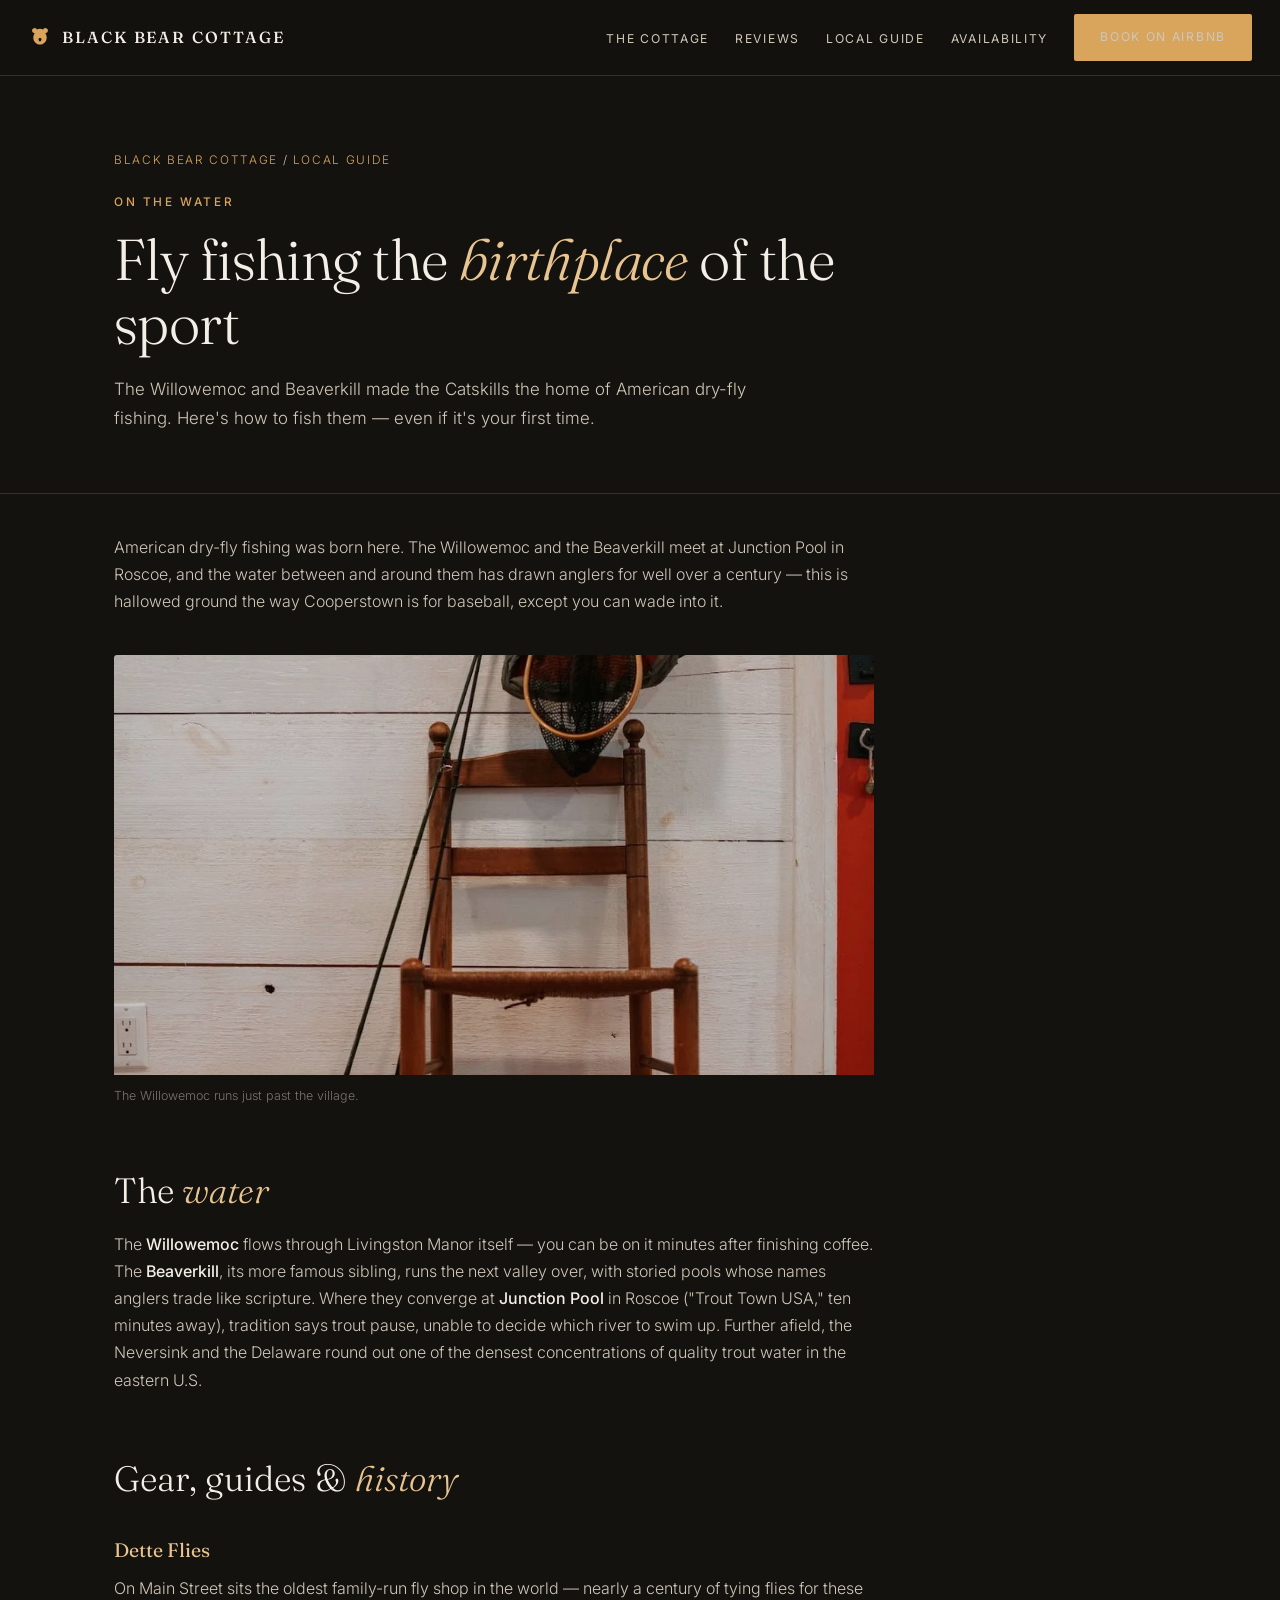
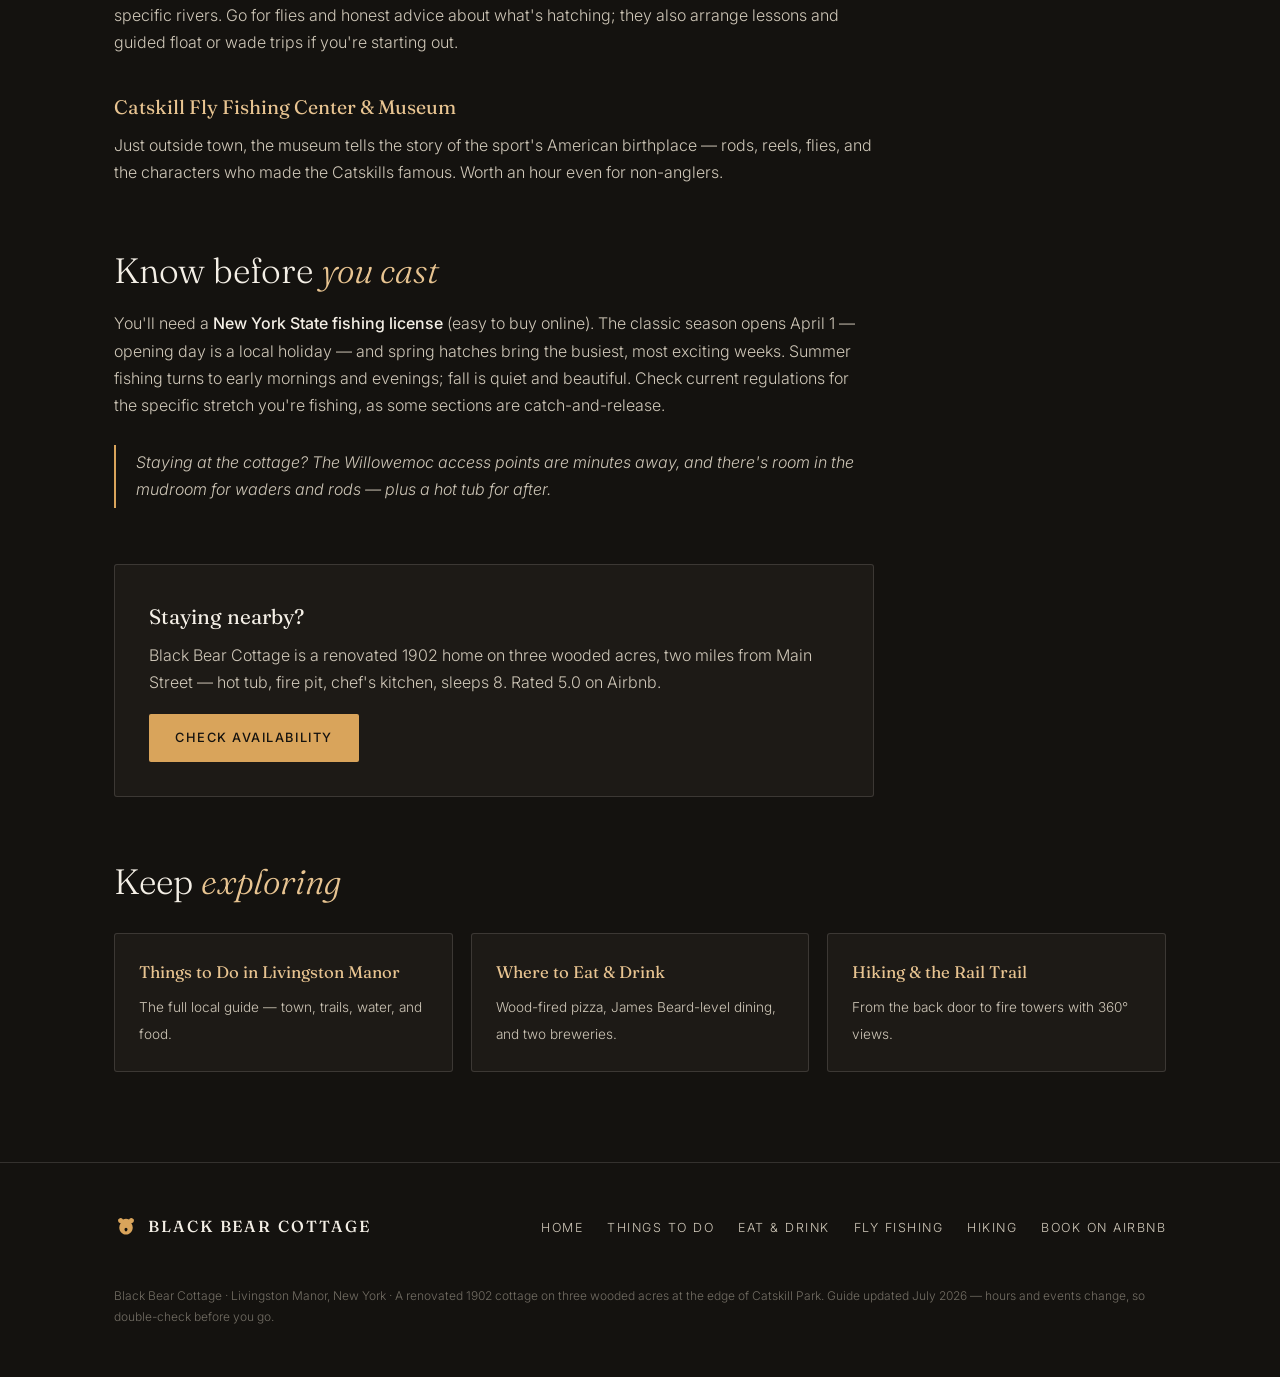
==== catskills-fly-fishing/index.html @ b6e3ae85 "Add guide page: Fly Fishing the Willowemoc & Beaverkill" ====
<!DOCTYPE html>
<html lang="en">
<head>
<meta charset="UTF-8">
<meta name="viewport" content="width=device-width, initial-scale=1.0">
<title>Fly Fishing in Livingston Manor & Roscoe, NY — Willowemoc & Beaverkill Guide</title>
<meta name="description" content="Fly fishing the Willowemoc and Beaverkill from Livingston Manor: Junction Pool, Dette Flies, the Catskill Fly Fishing Center & Museum, seasons, and licenses.">
<link rel="canonical" href="https://www.blackbearcottage.net/catskills-fly-fishing/">
<meta property="og:title" content="Fly Fishing in Livingston Manor & Roscoe, NY — Willowemoc & Beaverkill Guide">
<meta property="og:description" content="Fly fishing the Willowemoc and Beaverkill from Livingston Manor: Junction Pool, Dette Flies, the Catskill Fly Fishing Center & Museum, seasons, and licenses.">
<meta property="og:image" content="https://www.blackbearcottage.net/images/image-12.jpg">
<link rel="preconnect" href="https://fonts.googleapis.com">
<link rel="preconnect" href="https://fonts.gstatic.com" crossorigin>
<link href="https://fonts.googleapis.com/css2?family=Fraunces:ital,opsz,wght@0,9..144,300;0,9..144,400;0,9..144,500;1,9..144,300;1,9..144,400&family=Inter:wght@300;400;500&display=swap" rel="stylesheet">
<link rel="stylesheet" href="/guide.css">
<script type="application/ld+json">{"@context": "https://schema.org", "@type": "BreadcrumbList", "itemListElement": [{"@type": "ListItem", "position": 1, "name": "Black Bear Cottage", "item": "https://www.blackbearcottage.net/"}, {"@type": "ListItem", "position": 2, "name": "Fly fishing the birthplace of the sport", "item": "https://www.blackbearcottage.net/catskills-fly-fishing/"}]}</script>

</head>
<body>
<nav class="site-nav">
  <a class="brand" href="/"><svg viewBox="0 0 64 64" aria-hidden="true"><path d="M18 22a7 7 0 1 1 6-10 18 18 0 0 1 16 0 7 7 0 1 1 6 10 18 18 0 0 1 4 11c0 12-10 19-18 19S14 45 14 33a18 18 0 0 1 4-11zm14 12a4 4 0 0 0-4 4c0 3 2 6 4 6s4-3 4-6a4 4 0 0 0-4-4z"/></svg> Black Bear Cottage</a>
  <ul class="nav-links">
    <li class="hide-m"><a href="/#cottage">The Cottage</a></li>
    <li class="hide-m"><a href="/#reviews">Reviews</a></li>
    <li class="hide-m"><a href="/things-to-do-livingston-manor/">Local Guide</a></li>
    <li class="hide-m"><a href="/#availability">Availability</a></li>
    <li><a class="btn" href="https://airbnb.com/h/theblackbearcottage" target="_blank" rel="noopener">Book on Airbnb</a></li>
  </ul>
</nav>
<header class="guide-hero">
  <div class="wrap">
    <p class="crumbs"><a href="/">Black Bear Cottage</a> / <a href="/things-to-do-livingston-manor/">Local Guide</a></p>
    <span class="kicker">On the Water</span>
    <h1>Fly fishing the <em>birthplace</em> of the sport</h1>
    <p class="lede">The Willowemoc and Beaverkill made the Catskills the home of American dry-fly fishing. Here's how to fish them — even if it's your first time.</p>
  </div>
</header>
<article>
  <div class="wrap">
    <div class="content">
<p>American dry-fly fishing was born here. The Willowemoc and the Beaverkill meet at Junction Pool in Roscoe, and the water between and around them has drawn anglers for well over a century — this is hallowed ground the way Cooperstown is for baseball, except you can wade into it.</p>
<figure class="photo-band"><img src="/images/image-10.jpg" alt="Fly fishing near Livingston Manor in the Catskills"><figcaption>The Willowemoc runs just past the village.</figcaption></figure>

<h2>The <em>water</em></h2>
<p>The <strong>Willowemoc</strong> flows through Livingston Manor itself — you can be on it minutes after finishing coffee. The <strong>Beaverkill</strong>, its more famous sibling, runs the next valley over, with storied pools whose names anglers trade like scripture. Where they converge at <strong>Junction Pool</strong> in Roscoe ("Trout Town USA," ten minutes away), tradition says trout pause, unable to decide which river to swim up. Further afield, the Neversink and the Delaware round out one of the densest concentrations of quality trout water in the eastern U.S.</p>

<h2>Gear, guides &amp; <em>history</em></h2>
<h3>Dette Flies</h3>
<p>On Main Street sits the oldest family-run fly shop in the world — nearly a century of tying flies for these specific rivers. Go for flies and honest advice about what's hatching; they also arrange lessons and guided float or wade trips if you're starting out.</p>
<h3>Catskill Fly Fishing Center &amp; Museum</h3>
<p>Just outside town, the museum tells the story of the sport's American birthplace — rods, reels, flies, and the characters who made the Catskills famous. Worth an hour even for non-anglers.</p>

<h2>Know before <em>you cast</em></h2>
<p>You'll need a <strong>New York State fishing license</strong> (easy to buy online). The classic season opens April 1 — opening day is a local holiday — and spring hatches bring the busiest, most exciting weeks. Summer fishing turns to early mornings and evenings; fall is quiet and beautiful. Check current regulations for the specific stretch you're fishing, as some sections are catch-and-release.</p>
<p class="tip">Staying at the cottage? The Willowemoc access points are minutes away, and there's room in the mudroom for waders and rods — plus a hot tub for after.</p>
<div class="cta-inline">
  <b>Staying nearby?</b>
  <p>Black Bear Cottage is a renovated 1902 home on three wooded acres, two miles from Main Street — hot tub, fire pit, chef's kitchen, sleeps 8. Rated 5.0 on Airbnb.</p>
  <a class="btn" href="/#availability">Check Availability</a>
</div>
    </div>
    <h2>Keep <em>exploring</em></h2><div class="more-grid"><a href="/things-to-do-livingston-manor/"><b>Things to Do in Livingston Manor</b><span>The full local guide — town, trails, water, and food.</span></a><a href="/livingston-manor-restaurants/"><b>Where to Eat &amp; Drink</b><span>Wood-fired pizza, James Beard-level dining, and two breweries.</span></a><a href="/catskills-hiking/"><b>Hiking &amp; the Rail Trail</b><span>From the back door to fire towers with 360° views.</span></a></div>
  </div>
</article>
<footer class="site-footer">
  <div class="wrap foot-inner">
    <a class="brand" href="/"><svg viewBox="0 0 64 64" aria-hidden="true"><path d="M18 22a7 7 0 1 1 6-10 18 18 0 0 1 16 0 7 7 0 1 1 6 10 18 18 0 0 1 4 11c0 12-10 19-18 19S14 45 14 33a18 18 0 0 1 4-11zm14 12a4 4 0 0 0-4 4c0 3 2 6 4 6s4-3 4-6a4 4 0 0 0-4-4z"/></svg> Black Bear Cottage</a>
    <ul class="foot-links">
      <li><a href="/">Home</a></li>
      <li><a href="/things-to-do-livingston-manor/">Things to Do</a></li>
      <li><a href="/livingston-manor-restaurants/">Eat &amp; Drink</a></li>
      <li><a href="/catskills-fly-fishing/">Fly Fishing</a></li>
      <li><a href="/catskills-hiking/">Hiking</a></li>
      <li><a href="https://airbnb.com/h/theblackbearcottage" target="_blank" rel="noopener">Book on Airbnb</a></li>
    </ul>
    <p class="foot-note">Black Bear Cottage · Livingston Manor, New York · A renovated 1902 cottage on three wooded acres at the edge of Catskill Park. Guide updated July 2026 — hours and events change, so double-check before you go.</p>
  </div>
</footer>
</body>
</html>
---- guide.css ----
:root {
  --ink: #14120f; --ink-2: #1d1a16; --ink-3: #262219;
  --paper: #f4efe6; --paper-dim: #cfc7b8;
  --amber: #d9a45b; --amber-soft: #e8c491;
  --line: rgba(244, 239, 230, 0.14);
  --serif: "Fraunces", Georgia, serif;
  --sans: "Inter", -apple-system, sans-serif;
}
* { margin: 0; padding: 0; box-sizing: border-box; }
html { scroll-behavior: smooth; }
body { background: var(--ink); color: var(--paper); font-family: var(--sans); font-weight: 300; line-height: 1.7; -webkit-font-smoothing: antialiased; }
img { display: block; max-width: 100%; }
a { color: inherit; }
.wrap { max-width: 1100px; margin: 0 auto; padding: 0 24px; }

nav.site-nav { position: fixed; top: 0; left: 0; right: 0; z-index: 100; display: flex; align-items: center; justify-content: space-between; padding: 14px 28px; background: rgba(20,18,15,.94); backdrop-filter: blur(12px); box-shadow: 0 1px 0 var(--line); }
.brand { font-family: var(--serif); font-weight: 500; font-size: 1rem; letter-spacing: .12em; text-transform: uppercase; text-decoration: none; display: flex; align-items: center; gap: 10px; }
.brand svg { width: 24px; height: 24px; fill: var(--amber); }
.nav-links { display: flex; gap: 26px; align-items: center; list-style: none; }
.nav-links a { text-decoration: none; font-size: .76rem; letter-spacing: .14em; text-transform: uppercase; color: var(--paper-dim); font-weight: 400; transition: color .25s; }
.nav-links a:hover, .nav-links a.active { color: var(--paper); }
.btn { display: inline-block; text-decoration: none; background: var(--amber); color: var(--ink); font-weight: 500; font-size: .8rem; letter-spacing: .12em; text-transform: uppercase; padding: 13px 26px; border-radius: 2px; transition: background .25s; }
.btn:hover { background: var(--amber-soft); }
@media (max-width: 900px) { .nav-links li.hide-m { display: none; } }

header.guide-hero { padding: 150px 0 60px; border-bottom: 1px solid var(--line); }
.crumbs { font-size: .74rem; letter-spacing: .14em; text-transform: uppercase; color: var(--paper-dim); margin-bottom: 22px; }
.crumbs a { text-decoration: none; color: var(--amber); }
.kicker { font-size: .74rem; letter-spacing: .22em; text-transform: uppercase; color: var(--amber); font-weight: 500; margin-bottom: 16px; display: block; }
h1 { font-family: var(--serif); font-weight: 300; font-size: clamp(2.2rem, 4.6vw, 3.6rem); line-height: 1.1; letter-spacing: -0.01em; max-width: 800px; }
h1 em { font-style: italic; color: var(--amber-soft); }
.lede { margin-top: 20px; max-width: 680px; color: var(--paper-dim); font-size: 1.06rem; }

article { padding: 40px 0 90px; }
article .content { max-width: 760px; }
article h2 { font-family: var(--serif); font-weight: 300; font-size: clamp(1.6rem, 3vw, 2.2rem); line-height: 1.2; margin: 64px 0 18px; }
article h2 em { font-style: italic; color: var(--amber-soft); }
article h3 { font-family: var(--serif); font-weight: 400; font-size: 1.22rem; margin: 34px 0 8px; color: var(--amber-soft); }
article p { color: var(--paper-dim); margin-bottom: 16px; }
article p strong { color: var(--paper); font-weight: 500; }
article a { color: var(--amber-soft); }
.tip { border-left: 2px solid var(--amber); padding: 4px 0 4px 20px; margin: 26px 0; font-style: italic; color: var(--paper-dim); }

.photo-band { margin: 40px 0; border-radius: 3px; overflow: hidden; }
.photo-band img { width: 100%; max-height: 420px; object-fit: cover; filter: saturate(.92); }
.photo-band figcaption { font-size: .78rem; color: rgba(207,199,184,.55); padding-top: 10px; }

.cta-inline { border: 1px solid var(--line); border-radius: 3px; background: var(--ink-2); padding: 34px; margin: 56px 0; }
.cta-inline b { font-family: var(--serif); font-weight: 400; font-size: 1.3rem; display: block; margin-bottom: 8px; }
.cta-inline p { margin-bottom: 18px; }

.more-grid { display: grid; grid-template-columns: repeat(3, 1fr); gap: 18px; margin-top: 30px; }
.more-grid a { display: block; border: 1px solid var(--line); border-radius: 3px; background: var(--ink-2); padding: 24px; text-decoration: none; transition: background .3s; }
.more-grid a:hover { background: var(--ink-3); }
.more-grid b { font-family: var(--serif); font-weight: 400; font-size: 1.05rem; display: block; margin-bottom: 6px; }
.more-grid span { font-size: .85rem; color: var(--paper-dim); }
@media (max-width: 860px) { .more-grid { grid-template-columns: 1fr; } }

.site-footer { border-top: 1px solid var(--line); padding: 50px 0; }
.foot-inner { display: flex; justify-content: space-between; align-items: center; flex-wrap: wrap; gap: 20px; }
.foot-links { display: flex; gap: 24px; list-style: none; flex-wrap: wrap; }
.foot-links a { font-size: .78rem; letter-spacing: .12em; text-transform: uppercase; color: var(--paper-dim); text-decoration: none; }
.foot-links a:hover { color: var(--paper); }
.foot-note { width: 100%; margin-top: 26px; font-size: .75rem; color: rgba(207,199,184,.5); }
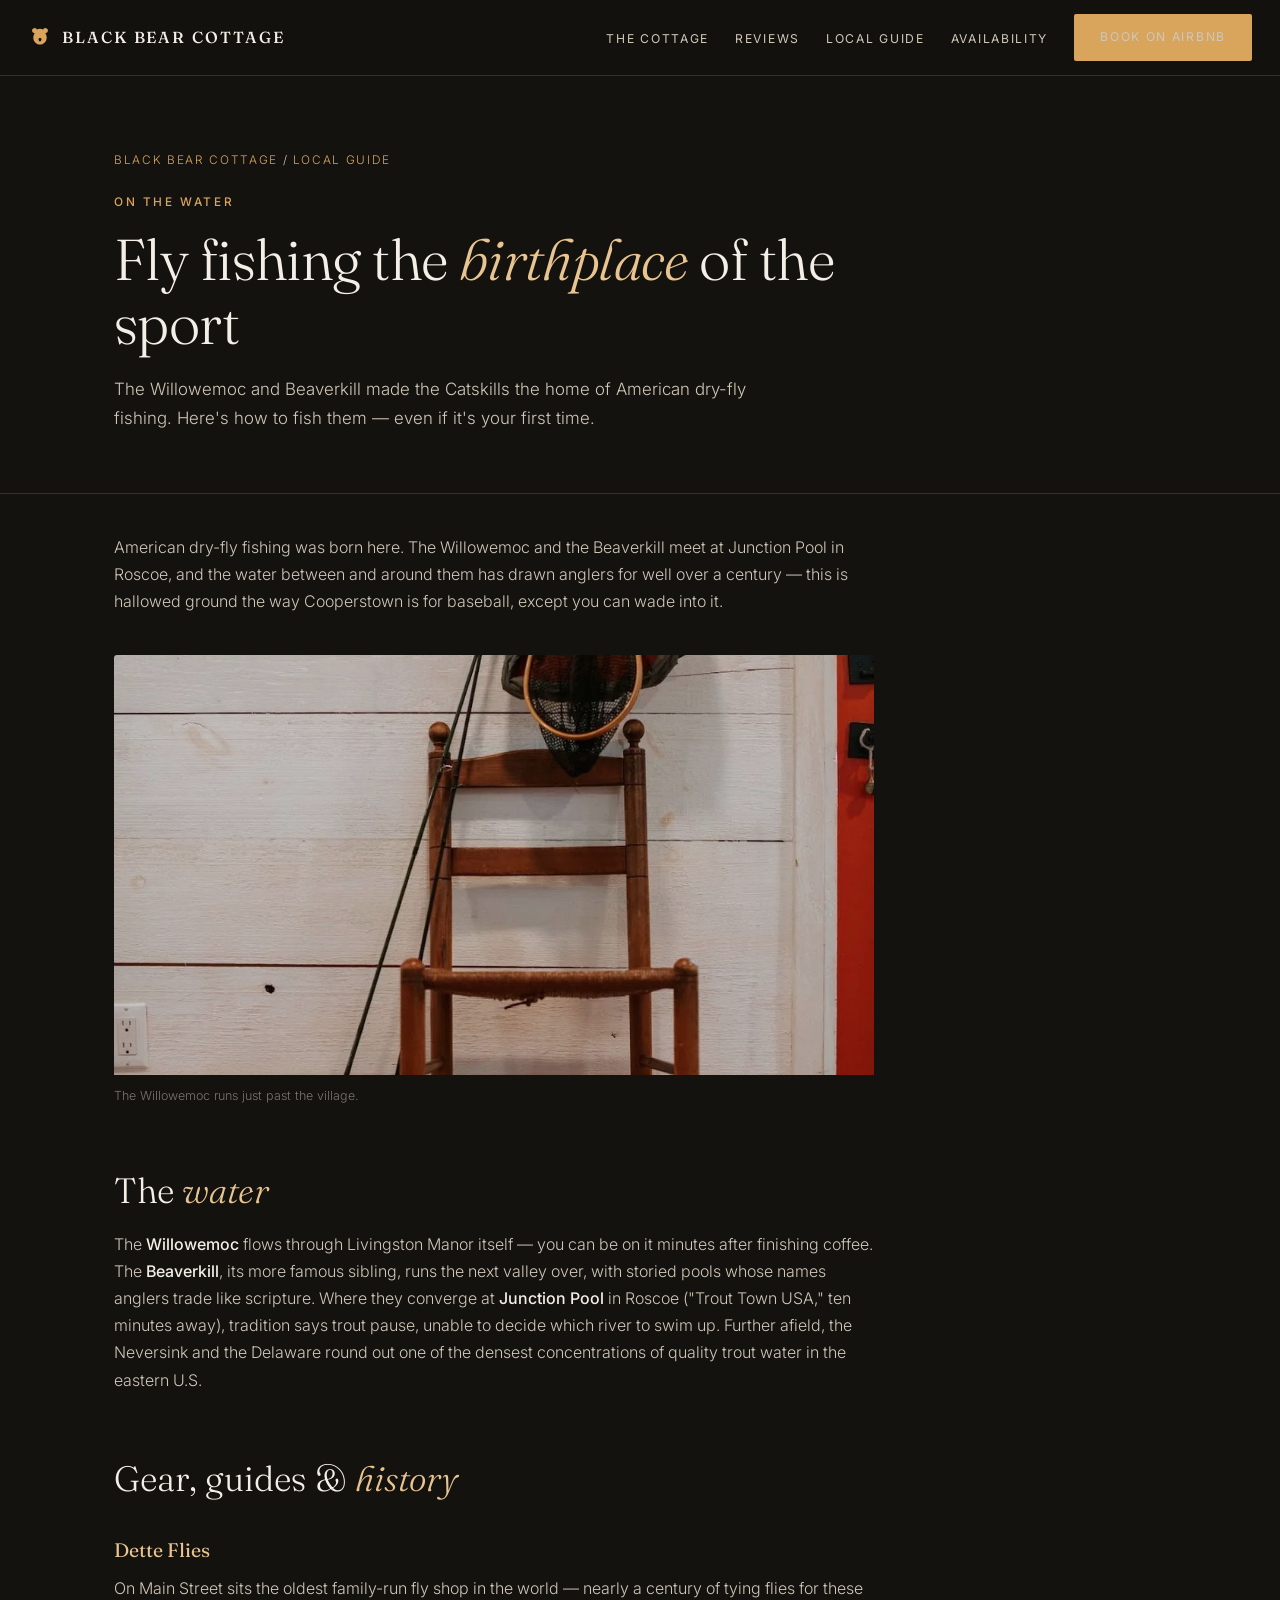
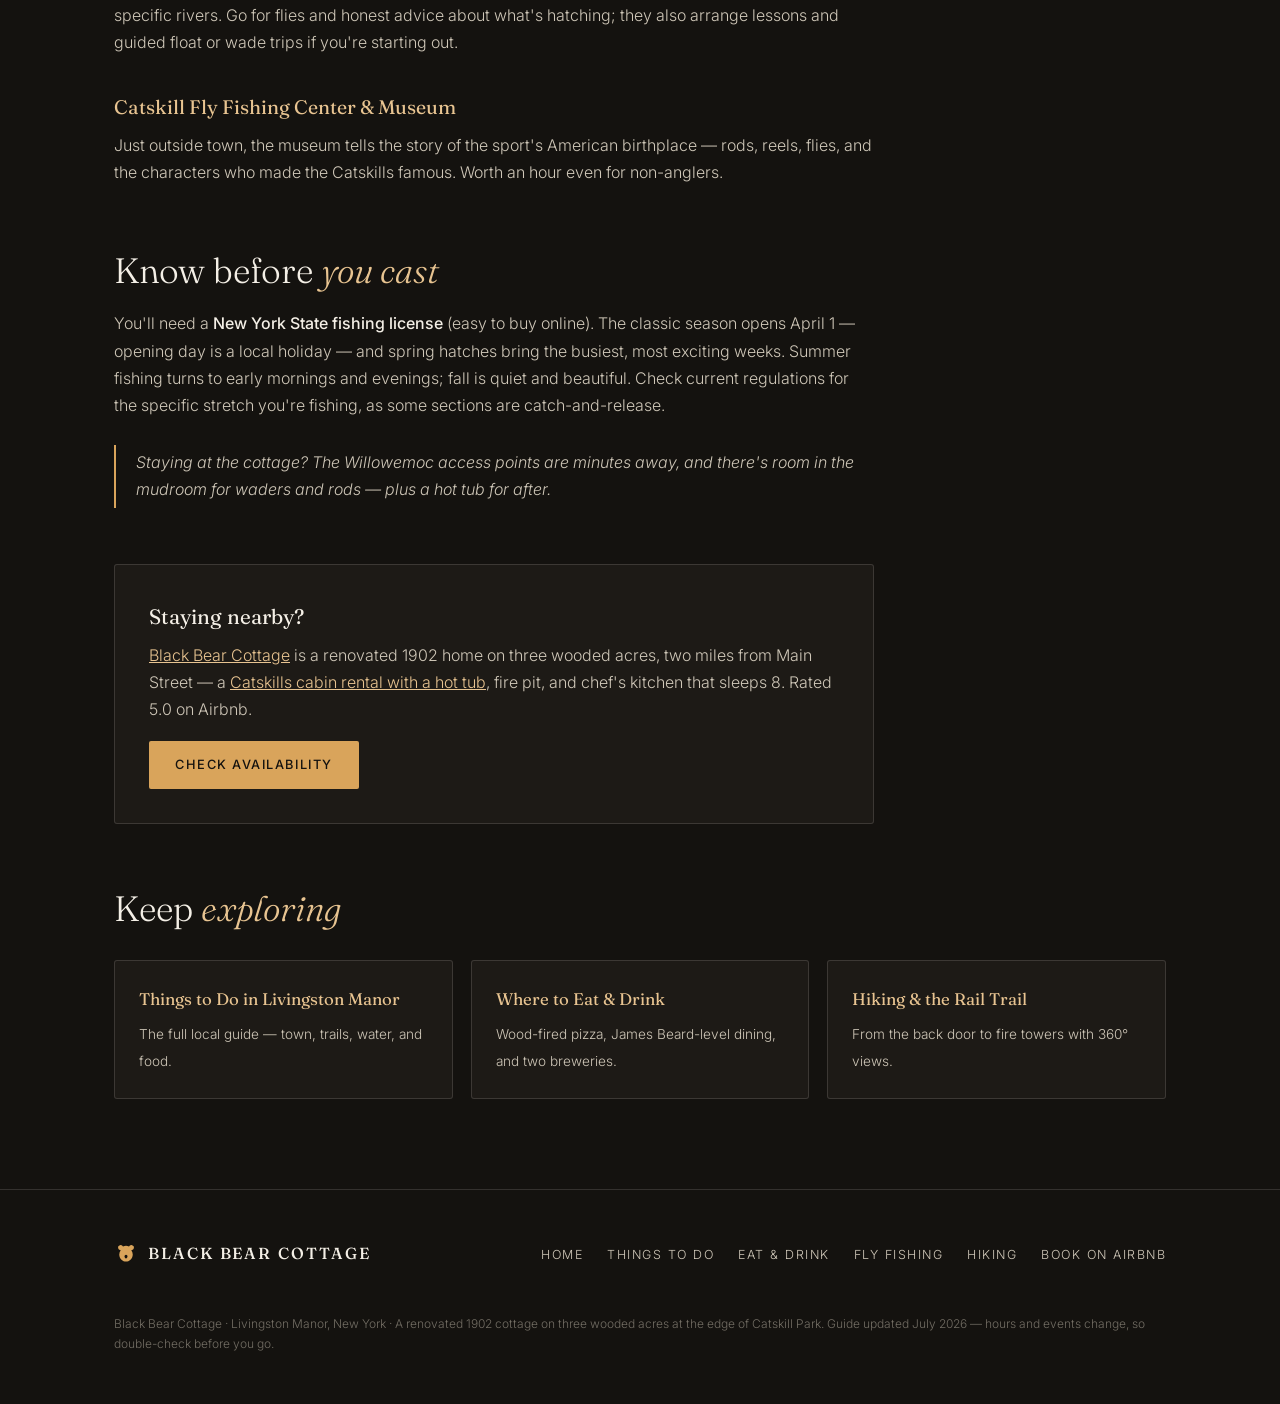
==== commit 274ca08c: "SEO: fly-fishing guide — bare-domain canonical, Article schema, social tags, image dims, keyword lin" ====
--- a/catskills-fly-fishing/index.html
+++ b/catskills-fly-fishing/index.html
@@ -1,19 +1,38 @@
 <!DOCTYPE html>
 <html lang="en">
 <head>
+  <!-- Google tag (gtag.js) -->
+  <script async src="https://www.googletagmanager.com/gtag/js?id=G-ZPM6VEPQL1"></script>
+  <script>
+    window.dataLayer = window.dataLayer || [];
+    function gtag(){dataLayer.push(arguments);}
+    gtag('js', new Date());
+
+    gtag('config', 'G-ZPM6VEPQL1');
+  </script>
+
 <meta charset="UTF-8">
 <meta name="viewport" content="width=device-width, initial-scale=1.0">
 <title>Fly Fishing in Livingston Manor & Roscoe, NY — Willowemoc & Beaverkill Guide</title>
 <meta name="description" content="Fly fishing the Willowemoc and Beaverkill from Livingston Manor: Junction Pool, Dette Flies, the Catskill Fly Fishing Center & Museum, seasons, and licenses.">
-<link rel="canonical" href="https://www.blackbearcottage.net/catskills-fly-fishing/">
+<link rel="canonical" href="https://blackbearcottage.net/catskills-fly-fishing/">
 <meta property="og:title" content="Fly Fishing in Livingston Manor & Roscoe, NY — Willowemoc & Beaverkill Guide">
 <meta property="og:description" content="Fly fishing the Willowemoc and Beaverkill from Livingston Manor: Junction Pool, Dette Flies, the Catskill Fly Fishing Center & Museum, seasons, and licenses.">
-<meta property="og:image" content="https://www.blackbearcottage.net/images/image-12.jpg">
+<meta property="og:image" content="https://blackbearcottage.net/images/image-12.jpg">
+<meta property="og:type" content="article">
+<meta property="og:site_name" content="Black Bear Cottage">
+<meta property="og:url" content="https://blackbearcottage.net/catskills-fly-fishing/">
+<meta name="twitter:card" content="summary_large_image">
+<meta name="twitter:title" content="Fly Fishing in Livingston Manor &amp; Roscoe, NY — Willowemoc &amp; Beaverkill Guide">
+<meta name="twitter:description" content="Fly fishing the Willowemoc and Beaverkill from Livingston Manor: Junction Pool, Dette Flies, the Catskill Fly Fishing Center &amp; Museum, seasons, and licenses.">
+<meta name="twitter:image" content="https://blackbearcottage.net/images/image-12.jpg">
 <link rel="preconnect" href="https://fonts.googleapis.com">
 <link rel="preconnect" href="https://fonts.gstatic.com" crossorigin>
 <link href="https://fonts.googleapis.com/css2?family=Fraunces:ital,opsz,wght@0,9..144,300;0,9..144,400;0,9..144,500;1,9..144,300;1,9..144,400&family=Inter:wght@300;400;500&display=swap" rel="stylesheet">
 <link rel="stylesheet" href="/guide.css">
-<script type="application/ld+json">{"@context": "https://schema.org", "@type": "BreadcrumbList", "itemListElement": [{"@type": "ListItem", "position": 1, "name": "Black Bear Cottage", "item": "https://www.blackbearcottage.net/"}, {"@type": "ListItem", "position": 2, "name": "Fly fishing the birthplace of the sport", "item": "https://www.blackbearcottage.net/catskills-fly-fishing/"}]}</script>
+<link rel="icon" href="/favicon.svg" type="image/svg+xml">
+<script type="application/ld+json">{"@context": "https://schema.org", "@type": "BreadcrumbList", "itemListElement": [{"@type": "ListItem", "position": 1, "name": "Black Bear Cottage", "item": "https://blackbearcottage.net/"}, {"@type": "ListItem", "position": 2, "name": "Fly fishing the birthplace of the sport", "item": "https://blackbearcottage.net/catskills-fly-fishing/"}]}</script>
+<script type="application/ld+json">{"@context": "https://schema.org", "@type": "Article", "@id": "https://blackbearcottage.net/catskills-fly-fishing/#article", "headline": "Fly Fishing in Livingston Manor & Roscoe, NY — Willowemoc & Beaverkill Guide", "description": "Fly fishing the Willowemoc and Beaverkill from Livingston Manor: Junction Pool, Dette Flies, the Catskill Fly Fishing Center & Museum, seasons, and licenses.", "image": ["https://blackbearcottage.net/images/image-10.jpg", "https://blackbearcottage.net/images/image-12.jpg"], "url": "https://blackbearcottage.net/catskills-fly-fishing/", "mainEntityOfPage": "https://blackbearcottage.net/catskills-fly-fishing/", "datePublished": "2026-07-18", "dateModified": "2026-09-07", "author": {"@type": "Person", "name": "Nelson", "description": "Owner and host of Black Bear Cottage in Livingston Manor, NY"}, "publisher": {"@type": "Organization", "name": "Black Bear Cottage", "url": "https://blackbearcottage.net/", "logo": {"@type": "ImageObject", "url": "https://blackbearcottage.net/images/image-12.jpg"}}, "about": {"@type": "Place", "name": "Livingston Manor, NY"}, "isPartOf": {"@id": "https://blackbearcottage.net/#website"}}</script>
 
 </head>
 <body>
@@ -39,7 +58,7 @@
   <div class="wrap">
     <div class="content">
 <p>American dry-fly fishing was born here. The Willowemoc and the Beaverkill meet at Junction Pool in Roscoe, and the water between and around them has drawn anglers for well over a century — this is hallowed ground the way Cooperstown is for baseball, except you can wade into it.</p>
-<figure class="photo-band"><img src="/images/image-10.jpg" alt="Fly fishing near Livingston Manor in the Catskills"><figcaption>The Willowemoc runs just past the village.</figcaption></figure>
+<figure class="photo-band"><img decoding="async" fetchpriority="high" width="1000" height="1499" src="/images/image-10.jpg" alt="Fly fishing near Livingston Manor in the Catskills"><figcaption>The Willowemoc runs just past the village.</figcaption></figure>
 
 <h2>The <em>water</em></h2>
 <p>The <strong>Willowemoc</strong> flows through Livingston Manor itself — you can be on it minutes after finishing coffee. The <strong>Beaverkill</strong>, its more famous sibling, runs the next valley over, with storied pools whose names anglers trade like scripture. Where they converge at <strong>Junction Pool</strong> in Roscoe ("Trout Town USA," ten minutes away), tradition says trout pause, unable to decide which river to swim up. Further afield, the Neversink and the Delaware round out one of the densest concentrations of quality trout water in the eastern U.S.</p>
@@ -55,7 +74,7 @@
 <p class="tip">Staying at the cottage? The Willowemoc access points are minutes away, and there's room in the mudroom for waders and rods — plus a hot tub for after.</p>
 <div class="cta-inline">
   <b>Staying nearby?</b>
-  <p>Black Bear Cottage is a renovated 1902 home on three wooded acres, two miles from Main Street — hot tub, fire pit, chef's kitchen, sleeps 8. Rated 5.0 on Airbnb.</p>
+  <p><a href="/">Black Bear Cottage</a> is a renovated 1902 home on three wooded acres, two miles from Main Street — a <a href="/">Catskills cabin rental with a hot tub</a>, fire pit, and chef's kitchen that sleeps 8. Rated 5.0 on Airbnb.</p>
   <a class="btn" href="/#availability">Check Availability</a>
 </div>
     </div>
